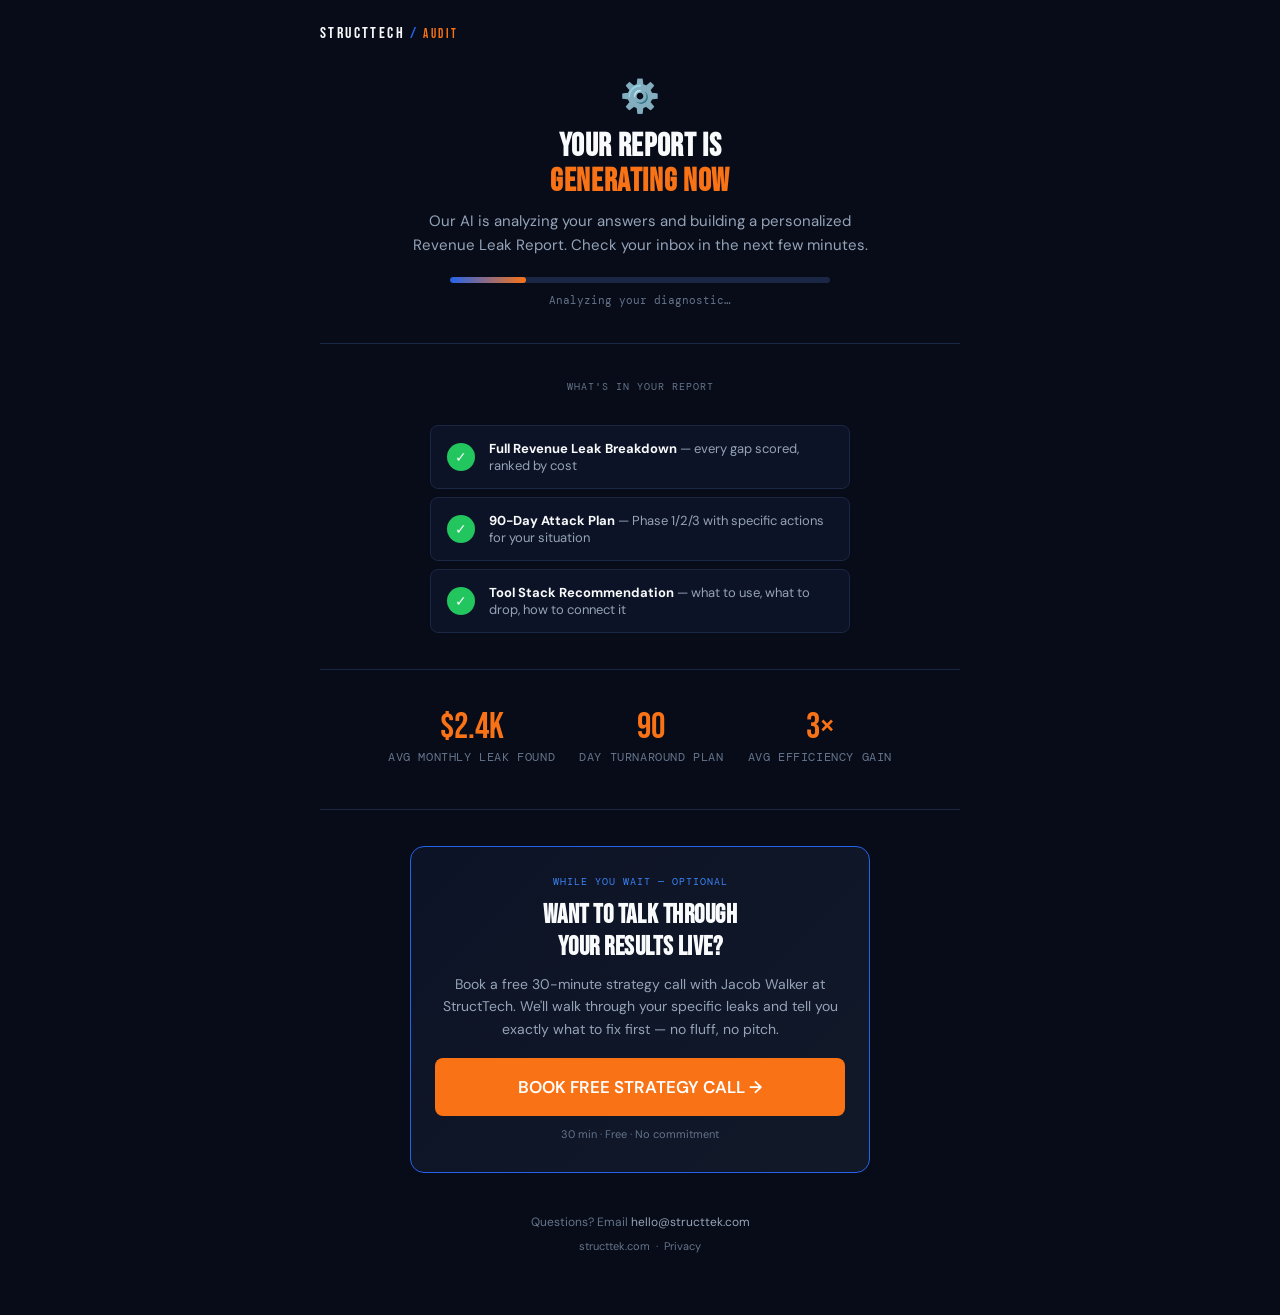
==== bridge.html @ 12fc1169 "Initial commit" ====
<!DOCTYPE html>
<html lang="en">
<head>
  <meta charset="UTF-8">
  <meta name="viewport" content="width=device-width, initial-scale=1.0, viewport-fit=cover">
  <title>Your Report Is Generating | StructTech</title>

  <link rel="preconnect" href="https://fonts.googleapis.com">
  <link rel="preconnect" href="https://fonts.gstatic.com" crossorigin>
  <link href="https://fonts.googleapis.com/css2?family=Bebas+Neue&family=DM+Mono:wght@400;500&family=DM+Sans:opsz,wght@9..40,400;9..40,500;9..40,600;9..40,700&display=swap" rel="stylesheet">
  <link rel="stylesheet" href="style.css">

  <!-- Meta Pixel — replace YOUR_PIXEL_ID -->
  <script>
  !function(f,b,e,v,n,t,s){if(f.fbq)return;n=f.fbq=function(){n.callMethod?
  n.callMethod.apply(n,arguments):n.queue.push(arguments)};if(!f._fbq)f._fbq=n;
  n.push=n;n.loaded=!0;n.version='2.0';n.queue=[];t=b.createElement(e);t.async=!0;
  t.src=v;s=b.getElementsByTagName(e)[0];s.parentNode.insertBefore(t,s)}(window,
  document,'script','https://connect.facebook.net/en_US/fbevents.js');
  fbq('init', 'YOUR_PIXEL_ID');
  fbq('track', 'PageView');
  // This is the bottom of the funnel — fire custom conversion event
  fbq('trackCustom', 'FunnelComplete', { content_name: 'Revenue Leak Scan Bridge' });
  </script>

  <style>
    .step-item {
      display: flex; align-items: center; gap: 14px;
      background: var(--bg-card); border: 1px solid var(--border); border-radius: 8px;
      padding: 14px 16px; width: 100%; max-width: 420px;
      opacity: 0;
      animation: fadeUp 0.4s ease forwards;
    }
    .step-item:nth-child(1) { animation-delay: 0.8s; }
    .step-item:nth-child(2) { animation-delay: 1.3s; }
    .step-item:nth-child(3) { animation-delay: 1.8s; }
    .step-check { width: 28px; height: 28px; border-radius: 50%; background: var(--green); display: flex; align-items: center; justify-content: center; font-size: 14px; flex-shrink: 0; }
    .step-text { font-size: 13px; color: var(--gray); }
    .step-text strong { color: var(--white); }
    @keyframes fadeUp { to { opacity:1; transform:translateY(0); } from { opacity:0; transform:translateY(10px); } }

    .cta-card {
      background: linear-gradient(135deg, #0d1326, #111929);
      border: 1px solid var(--blue);
      border-radius: 14px;
      padding: 28px 24px;
      width: 100%; max-width: 460px;
      text-align: center;
    }
    .testimonial {
      background: var(--bg-card); border: 1px solid var(--border); border-radius: 10px;
      padding: 18px 20px; width: 100%; max-width: 460px; text-align: left;
    }
  </style>
</head>
<body>

<div class="page">

  <!-- Header -->
  <div class="page-hd">
    <a href="https://structtek.com" class="st-logo">
      STRUCTTECH <span class="slash">/</span> <span class="sub">AUDIT</span>
    </a>
  </div>

  <div class="page-bd">

    <!-- Generating status -->
    <div style="text-align:center;width:100%;max-width:460px">
      <div style="font-size:32px;margin-bottom:12px">⚙️</div>
      <h2 style="font-size:clamp(24px,5.5vw,32px);margin-bottom:10px">
        YOUR REPORT IS<br><span class="text-orange">GENERATING NOW</span>
      </h2>
      <p id="greeting-line" style="font-size:15px;color:var(--gray);line-height:1.6;margin-bottom:20px">
        Our AI is analyzing your answers and building a personalized Revenue Leak Report. Check your inbox in the next few minutes.
      </p>

      <!-- Fake progress bar (builds trust) -->
      <div class="gen-bar-wrap" style="margin:0 auto 10px">
        <div class="gen-bar" id="gen-prog" style="width:0%"></div>
      </div>
      <div style="font-family:var(--font-mono);font-size:11px;color:var(--muted)" id="gen-label">
        Analyzing your diagnostic…
      </div>
    </div>

    <div class="div" style="margin:16px 0"></div>

    <!-- Checklist of what's being built -->
    <div style="font-family:var(--font-mono);font-size:10px;color:var(--muted);letter-spacing:0.1em;text-align:center;margin-bottom:12px">
      WHAT'S IN YOUR REPORT
    </div>
    <div style="display:flex;flex-direction:column;gap:8px;width:100%;max-width:420px;align-items:center">
      <div class="step-item">
        <div class="step-check">✓</div>
        <div class="step-text"><strong>Full Revenue Leak Breakdown</strong> — every gap scored, ranked by cost</div>
      </div>
      <div class="step-item">
        <div class="step-check">✓</div>
        <div class="step-text"><strong>90-Day Attack Plan</strong> — Phase 1/2/3 with specific actions for your situation</div>
      </div>
      <div class="step-item">
        <div class="step-check">✓</div>
        <div class="step-text"><strong>Tool Stack Recommendation</strong> — what to use, what to drop, how to connect it</div>
      </div>
    </div>

    <div class="div" style="margin:16px 0"></div>

    <!-- Social proof stat row -->
    <div class="stat-row" style="margin-bottom:8px">
      <div class="stat-item">
        <div class="stat-num">$2.4K</div>
        <div class="stat-lbl">AVG MONTHLY LEAK FOUND</div>
      </div>
      <div class="stat-item">
        <div class="stat-num">90</div>
        <div class="stat-lbl">DAY TURNAROUND PLAN</div>
      </div>
      <div class="stat-item">
        <div class="stat-num">3×</div>
        <div class="stat-lbl">AVG EFFICIENCY GAIN</div>
      </div>
    </div>

    <div class="div" style="margin:16px 0"></div>

    <!-- CTA Card — Strategy Call -->
    <div class="cta-card">
      <div style="font-family:var(--font-mono);font-size:10px;color:var(--blue-hl);letter-spacing:0.1em;margin-bottom:12px">
        WHILE YOU WAIT — OPTIONAL
      </div>
      <h3 style="font-size:clamp(20px,5vw,26px);margin-bottom:10px;line-height:1.2">
        WANT TO TALK THROUGH<br>YOUR RESULTS LIVE?
      </h3>
      <p style="font-size:14px;color:var(--gray);line-height:1.6;margin-bottom:18px">
        Book a free 30-minute strategy call with Jacob Walker at StructTech.
        We'll walk through your specific leaks and tell you exactly what to fix first — no fluff, no pitch.
      </p>
      <a href="https://structtek.com/operational-audit" class="btn btn-orange" style="width:100%">
        BOOK FREE STRATEGY CALL →
      </a>
      <p style="font-size:11px;color:var(--muted);margin-top:10px">
        30 min · Free · No commitment
      </p>
    </div>

    <!-- Footer -->
    <div style="text-align:center;margin-top:20px">
      <p style="font-size:12px;color:var(--muted)">
        Questions? Email
        <a href="mailto:hello@structtek.com" style="color:var(--gray)">hello@structtek.com</a>
      </p>
      <p style="font-size:11px;color:var(--muted);margin-top:6px">
        <a href="https://structtek.com" style="color:var(--muted)">structtek.com</a>
        &nbsp;·&nbsp;
        <a href="https://structtek.com/privacy-policy" style="color:var(--muted)">Privacy</a>
      </p>
    </div>

  </div><!-- /page-bd -->
</div><!-- /page -->

<script>
// Personalize greeting if we have a name
var firstName = localStorage.getItem('st_first_name');
if (firstName) {
  document.getElementById('greeting-line').textContent =
    firstName + ', our AI is analyzing your answers and building your personalized Revenue Leak Report right now. Check your inbox in the next few minutes.';
}

// Animated "generating" progress bar (fake — just for UX feel)
var steps = [
  { pct: 20,  label: 'Analyzing your diagnostic…',          delay: 400  },
  { pct: 45,  label: 'Identifying revenue leak patterns…',  delay: 1800 },
  { pct: 70,  label: 'Building 90-day attack plan…',        delay: 3400 },
  { pct: 88,  label: 'Personalizing recommendations…',      delay: 5200 },
  { pct: 100, label: '✓ Report delivered to your inbox',    delay: 7000 }
];

steps.forEach(function(s) {
  setTimeout(function() {
    document.getElementById('gen-prog').style.width = s.pct + '%';
    document.getElementById('gen-label').textContent = s.label;
  }, s.delay);
});
</script>

</body>
</html>
---- style.css ----
/* ===================================================
   STRUCTTECH — REVENUE LEAK SCAN — SHARED STYLES
   =================================================== */

*, *::before, *::after { box-sizing: border-box; margin: 0; padding: 0; }

:root {
  --bg:          #080c18;
  --bg-card:     #0d1326;
  --bg-input:    #111827;
  --border:      #1a2744;
  --border-hl:   #2563eb;
  --blue:        #2563eb;
  --blue-hl:     #3b82f6;
  --orange:      #f97316;
  --orange-hl:   #fb923c;
  --white:       #f8fafc;
  --muted:       #64748b;
  --gray:        #94a3b8;
  --green:       #22c55e;
  --red:         #ef4444;
  --yellow:      #f59e0b;
  --font-head:   'Bebas Neue', Impact, sans-serif;
  --font-body:   'DM Sans', 'Inter', sans-serif;
  --font-mono:   'DM Mono', 'Courier New', monospace;
}

html, body { height: 100%; }
body {
  font-family: var(--font-body);
  background: var(--bg);
  color: var(--white);
  min-height: 100vh;
  -webkit-font-smoothing: antialiased;
  overflow-x: hidden;
}

h1, h2, h3 { font-family: var(--font-head); letter-spacing: 0.02em; line-height: 1.1; }
p { line-height: 1.6; }
a { color: var(--blue-hl); text-decoration: none; }

/* ── LOGO ── */
.st-logo {
  font-family: var(--font-head);
  font-size: 16px;
  letter-spacing: 0.15em;
  color: var(--white);
  text-decoration: none;
  display: flex;
  align-items: center;
  gap: 5px;
}
.st-logo .slash { color: var(--blue); }
.st-logo .sub   { color: var(--orange); font-size: 13px; }

/* ── BUTTONS ── */
.btn {
  display: inline-flex;
  align-items: center;
  justify-content: center;
  gap: 8px;
  font-family: var(--font-body);
  font-weight: 600;
  font-size: 17px;
  border: none;
  border-radius: 8px;
  cursor: pointer;
  text-decoration: none;
  transition: all 0.15s ease;
  padding: 18px 32px;
}
.btn-full { width: 100%; max-width: 460px; }
.btn-orange { background: var(--orange); color: #fff; }
.btn-orange:hover { background: var(--orange-hl); transform: translateY(-1px); box-shadow: 0 8px 24px rgba(249,115,22,0.3); }
.btn-orange:active { transform: translateY(0); }
.btn-blue { background: var(--blue); color: #fff; }
.btn-blue:hover { background: var(--blue-hl); transform: translateY(-1px); }
.btn-ghost {
  background: transparent;
  color: var(--gray);
  border: 1px solid var(--border);
  font-size: 14px;
  padding: 12px 24px;
  border-radius: 6px;
}
.btn-ghost:hover { border-color: var(--blue-hl); color: var(--white); }

/* ── BADGES ── */
.badge {
  display: inline-flex;
  align-items: center;
  gap: 6px;
  font-family: var(--font-mono);
  font-size: 10px;
  letter-spacing: 0.1em;
  text-transform: uppercase;
  padding: 5px 12px;
  border-radius: 20px;
  border: 1px solid;
}
.badge-blue   { color: var(--blue-hl);  border-color: #1d3a7a; background: #0a1529; }
.badge-orange { color: var(--orange);   border-color: #7c3a0a; background: #150a02; }
.badge-red    { color: var(--red);      border-color: #7a1d1d; background: #150303; }
.badge-yellow { color: var(--yellow);   border-color: #7a5a0a; background: #150f02; }
.badge-green  { color: var(--green);    border-color: #1d7a3a; background: #021508; }

/* ── TRUST PILLS ── */
.trust-pills { display: flex; flex-wrap: wrap; gap: 8px; justify-content: center; }
.trust-pill {
  display: flex; align-items: center; gap: 5px;
  font-size: 12px; color: var(--muted);
  background: var(--bg-card);
  border: 1px solid var(--border);
  border-radius: 20px;
  padding: 5px 12px;
}
.trust-pill .ck { color: var(--green); }

/* ── PROGRESS BAR ── */
.prog-wrap { width: 100%; background: var(--border); border-radius: 4px; height: 4px; overflow: hidden; }
.prog-fill { height: 100%; background: var(--orange); border-radius: 4px; transition: width 0.4s ease; }

/* ── ANSWER BUTTONS ── */
.answer-grid { display: flex; flex-direction: column; gap: 10px; width: 100%; max-width: 560px; margin: 0 auto; }
.answer-btn {
  display: flex; align-items: center; gap: 14px;
  padding: 16px 18px;
  background: var(--bg-card);
  border: 2px solid var(--border);
  border-radius: 10px;
  cursor: pointer; text-align: left;
  transition: all 0.12s ease;
  color: var(--white);
  font-family: var(--font-body);
  font-size: 15px; line-height: 1.4;
  width: 100%; min-height: 58px;
  -webkit-tap-highlight-color: transparent;
}
.answer-btn:hover  { border-color: var(--blue-hl); background: #0e1c36; }
.answer-btn.sel    { border-color: var(--orange); background: #1a0d02; }
.answer-letter {
  display: flex; align-items: center; justify-content: center;
  width: 30px; height: 30px; border-radius: 50%;
  background: var(--border);
  font-family: var(--font-mono); font-size: 11px; font-weight: 600; color: var(--gray);
  flex-shrink: 0; transition: all 0.12s ease;
}
.answer-btn:hover .answer-letter, .answer-btn.sel .answer-letter { background: var(--orange); color: #fff; }

/* ── LEAK CARDS ── */
.leak-card {
  background: var(--bg-card); border: 1px solid var(--border); border-radius: 10px;
  padding: 16px 18px; display: flex; align-items: flex-start; gap: 14px;
  width: 100%;
}
.leak-icon { font-size: 20px; flex-shrink: 0; margin-top: 2px; }
.leak-title { font-weight: 600; font-size: 14px; margin-bottom: 4px; color: var(--white); }
.leak-body  { font-size: 13px; color: var(--gray); line-height: 1.5; }
.leak-card.locked .leak-body { filter: blur(5px); user-select: none; color: var(--gray); }
.lock-label { font-size: 11px; color: var(--muted); margin-top: 4px; font-style: italic; }

/* ── EMAIL FORM ── */
.email-form { display: flex; flex-direction: column; gap: 10px; width: 100%; max-width: 460px; }
.email-form input {
  width: 100%;
  background: var(--bg-input); border: 2px solid var(--border); border-radius: 8px;
  color: var(--white); font-family: var(--font-body); font-size: 16px;
  padding: 14px 16px; outline: none; transition: border-color 0.15s;
}
.email-form input:focus { border-color: var(--blue-hl); }
.email-form input::placeholder { color: var(--muted); }

/* ── SCORE RING ── */
.score-ring-wrap { display: flex; flex-direction: column; align-items: center; }
.score-ring { position: relative; width: 160px; height: 160px; }
.score-ring svg { transform: rotate(-90deg); }
.ring-bg   { fill: none; stroke: var(--border); stroke-width: 14; }
.ring-fill { fill: none; stroke-width: 14; stroke-linecap: round; transition: stroke-dashoffset 1.6s cubic-bezier(.4,0,.2,1); }
.ring-text {
  position: absolute; inset: 0;
  display: flex; flex-direction: column; align-items: center; justify-content: center;
  font-family: var(--font-head); font-size: 46px; line-height: 1;
}
.ring-sub { font-family: var(--font-mono); font-size: 9px; color: var(--muted); letter-spacing: 0.1em; text-transform: uppercase; margin-top: 4px; }

/* ── STAT BOXES ── */
.stat-boxes { display: grid; grid-template-columns: 1fr 1fr; gap: 12px; width: 100%; max-width: 460px; }
.stat-box { background: var(--bg-card); border: 1px solid var(--border); border-radius: 10px; padding: 16px; text-align: center; }
.stat-box-val { font-family: var(--font-head); font-size: 28px; line-height: 1; }
.stat-box-lbl { font-size: 11px; color: var(--muted); margin-top: 4px; font-family: var(--font-mono); letter-spacing: 0.06em; }

/* ── DIVIDER ── */
.div { width: 100%; height: 1px; background: var(--border); margin: 24px 0; }

/* ── PAGE SHELL ── */
.page {
  min-height: 100vh;
  display: flex; flex-direction: column;
  align-items: center;
  padding: 24px 20px 60px;
}
.page-hd {
  width: 100%; max-width: 640px;
  display: flex; align-items: center; justify-content: space-between;
  margin-bottom: 32px;
}
.page-bd {
  flex: 1; width: 100%; max-width: 640px;
  display: flex; flex-direction: column; align-items: center;
  gap: 20px;
}

/* ── TEXT UTILS ── */
.text-orange { color: var(--orange); }
.text-blue   { color: var(--blue-hl); }
.text-muted  { color: var(--muted); }
.text-green  { color: var(--green); }
.text-red    { color: var(--red); }
.text-center { text-align: center; }
.w-full      { width: 100%; }
.max-460     { max-width: 460px; width: 100%; }

/* ── HOOK PAGE SPECIFIC ── */
.hook-shell {
  min-height: 100vh; display: flex; flex-direction: column; padding: 24px 24px 40px;
  position: relative; overflow: hidden;
}
.hook-shell::before {
  content: ''; position: absolute; inset: 0; pointer-events: none;
  background-image:
    linear-gradient(rgba(37,99,235,0.035) 1px, transparent 1px),
    linear-gradient(90deg, rgba(37,99,235,0.035) 1px, transparent 1px);
  background-size: 56px 56px;
}
.hook-shell::after {
  content: ''; position: absolute; top: -80px; left: 50%; transform: translateX(-50%);
  width: 700px; height: 400px; pointer-events: none;
  background: radial-gradient(ellipse at center, rgba(249,115,22,0.07) 0%, transparent 70%);
}
.hook-hd { display: flex; align-items: center; justify-content: space-between; position: relative; z-index: 1; }
.hook-content {
  flex: 1; display: flex; flex-direction: column; align-items: center; justify-content: center;
  text-align: center; gap: 22px; position: relative; z-index: 1; padding: 20px 0;
}
.hook-headline { font-size: clamp(44px, 11vw, 72px); max-width: 680px; }
.hook-sub { font-size: clamp(15px, 3.5vw, 18px); color: var(--gray); max-width: 480px; line-height: 1.65; }
.hook-ft { text-align: center; position: relative; z-index: 1; }
.hook-ft p { font-size: 12px; color: var(--muted); }

/* ── BRIDGE / GENERATING ── */
.gen-bar-wrap { width: 100%; max-width: 380px; background: var(--border); border-radius: 4px; height: 6px; overflow: hidden; }
.gen-bar { height: 100%; background: linear-gradient(90deg, var(--blue), var(--orange)); border-radius: 4px; transition: width 1s linear; }

.stat-row { display: flex; gap: 24px; justify-content: center; flex-wrap: wrap; }
.stat-item { text-align: center; }
.stat-num { font-family: var(--font-head); font-size: 36px; color: var(--orange); }
.stat-lbl { font-size: 12px; color: var(--muted); font-family: var(--font-mono); letter-spacing: 0.05em; }

/* ── ANIMATIONS ── */
@keyframes fadeUp { from { opacity: 0; transform: translateY(14px); } to { opacity: 1; transform: translateY(0); } }
@keyframes slideIn { from { opacity: 0; transform: translateX(18px); } to { opacity: 1; transform: translateX(0); } }
@keyframes pulse { 0%,100% { opacity: 1; } 50% { opacity: 0.45; } }
.anim-up   { animation: fadeUp  0.4s ease forwards; }
.anim-in   { animation: slideIn 0.3s ease forwards; }
.anim-pulse { animation: pulse 1.8s ease infinite; }

/* ── RESPONSIVE ── */
@media (min-width: 600px) {
  .stat-boxes { max-width: 500px; }
  .hook-headline { font-size: clamp(52px, 9vw, 80px); }
}
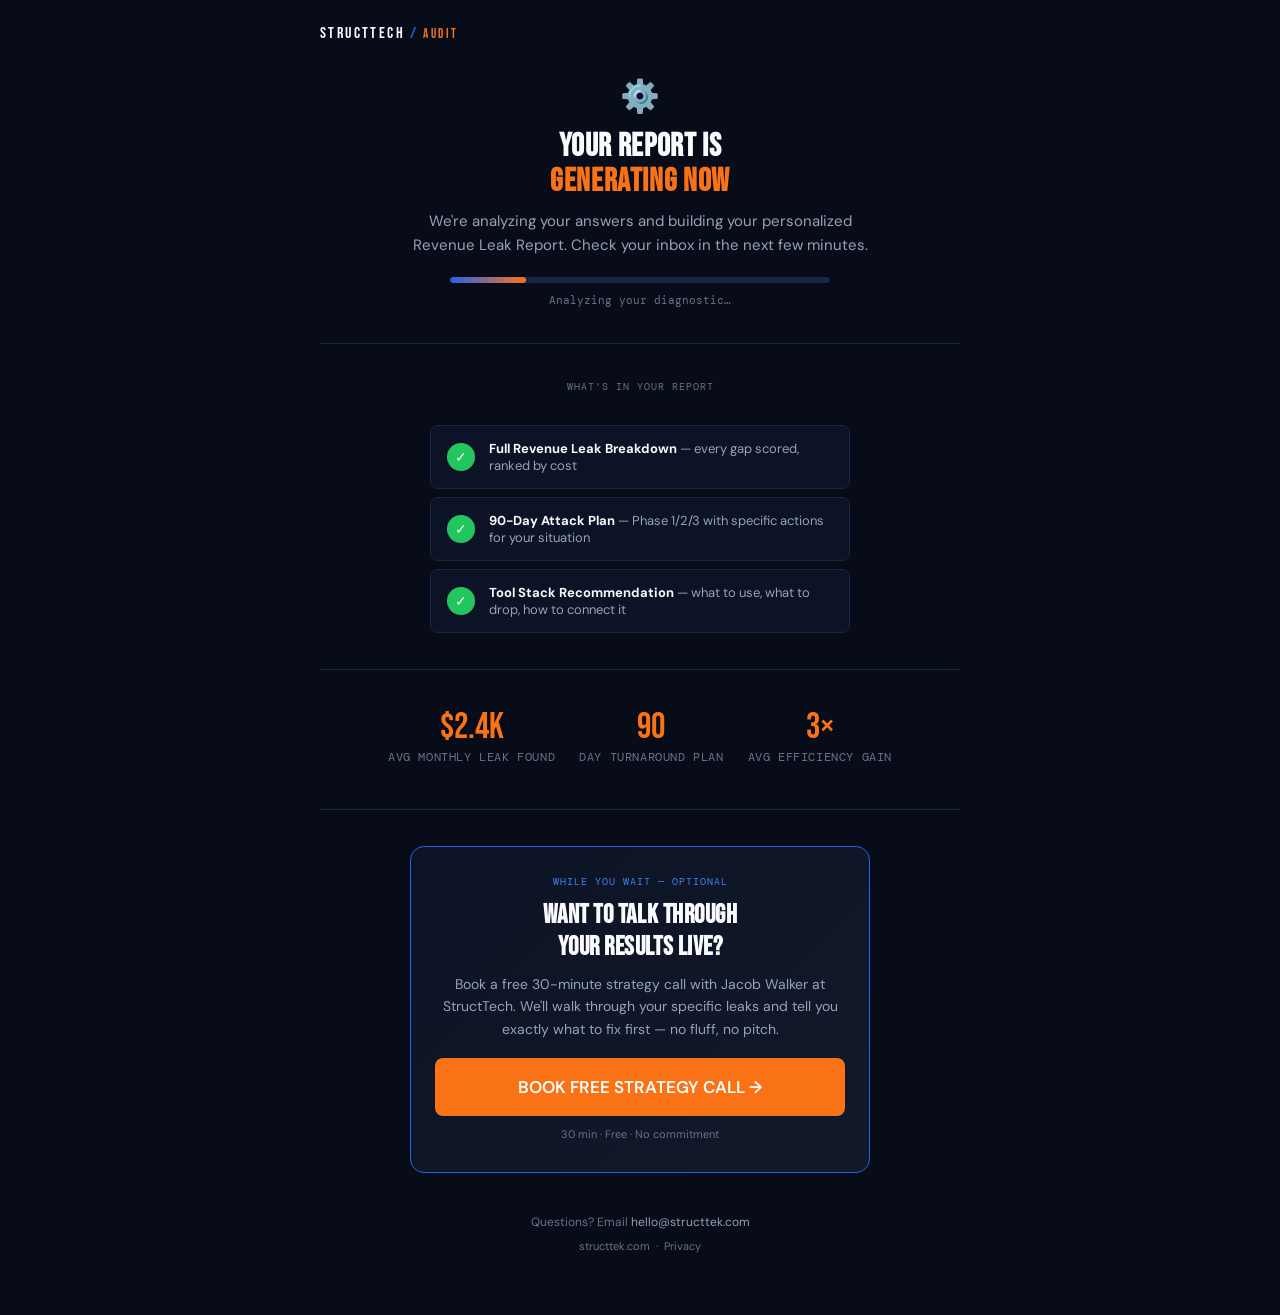
==== commit ce3ffe90: "Remove AI language from bridge page" ====
--- a/bridge.html
+++ b/bridge.html
@@ -10,14 +10,14 @@
   <link href="https://fonts.googleapis.com/css2?family=Bebas+Neue&family=DM+Mono:wght@400;500&family=DM+Sans:opsz,wght@9..40,400;9..40,500;9..40,600;9..40,700&display=swap" rel="stylesheet">
   <link rel="stylesheet" href="style.css">
 
-  <!-- Meta Pixel — replace YOUR_PIXEL_ID -->
+  <!-- Meta Pixel -->
   <script>
   !function(f,b,e,v,n,t,s){if(f.fbq)return;n=f.fbq=function(){n.callMethod?
   n.callMethod.apply(n,arguments):n.queue.push(arguments)};if(!f._fbq)f._fbq=n;
   n.push=n;n.loaded=!0;n.version='2.0';n.queue=[];t=b.createElement(e);t.async=!0;
   t.src=v;s=b.getElementsByTagName(e)[0];s.parentNode.insertBefore(t,s)}(window,
   document,'script','https://connect.facebook.net/en_US/fbevents.js');
-  fbq('init', 'YOUR_PIXEL_ID');
+  fbq('init', '860379453656696');
   fbq('track', 'PageView');
   // This is the bottom of the funnel — fire custom conversion event
   fbq('trackCustom', 'FunnelComplete', { content_name: 'Revenue Leak Scan Bridge' });
@@ -73,7 +73,7 @@
         YOUR REPORT IS<br><span class="text-orange">GENERATING NOW</span>
       </h2>
       <p id="greeting-line" style="font-size:15px;color:var(--gray);line-height:1.6;margin-bottom:20px">
-        Our AI is analyzing your answers and building a personalized Revenue Leak Report. Check your inbox in the next few minutes.
+        We're analyzing your answers and building your personalized Revenue Leak Report. Check your inbox in the next few minutes.
       </p>
 
       <!-- Fake progress bar (builds trust) -->
@@ -167,7 +167,7 @@
 var firstName = localStorage.getItem('st_first_name');
 if (firstName) {
   document.getElementById('greeting-line').textContent =
-    firstName + ', our AI is analyzing your answers and building your personalized Revenue Leak Report right now. Check your inbox in the next few minutes.';
+    firstName + ', we\'re analyzing your answers and building your personalized Revenue Leak Report right now. Check your inbox in the next few minutes.';
 }
 
 // Animated "generating" progress bar (fake — just for UX feel)
